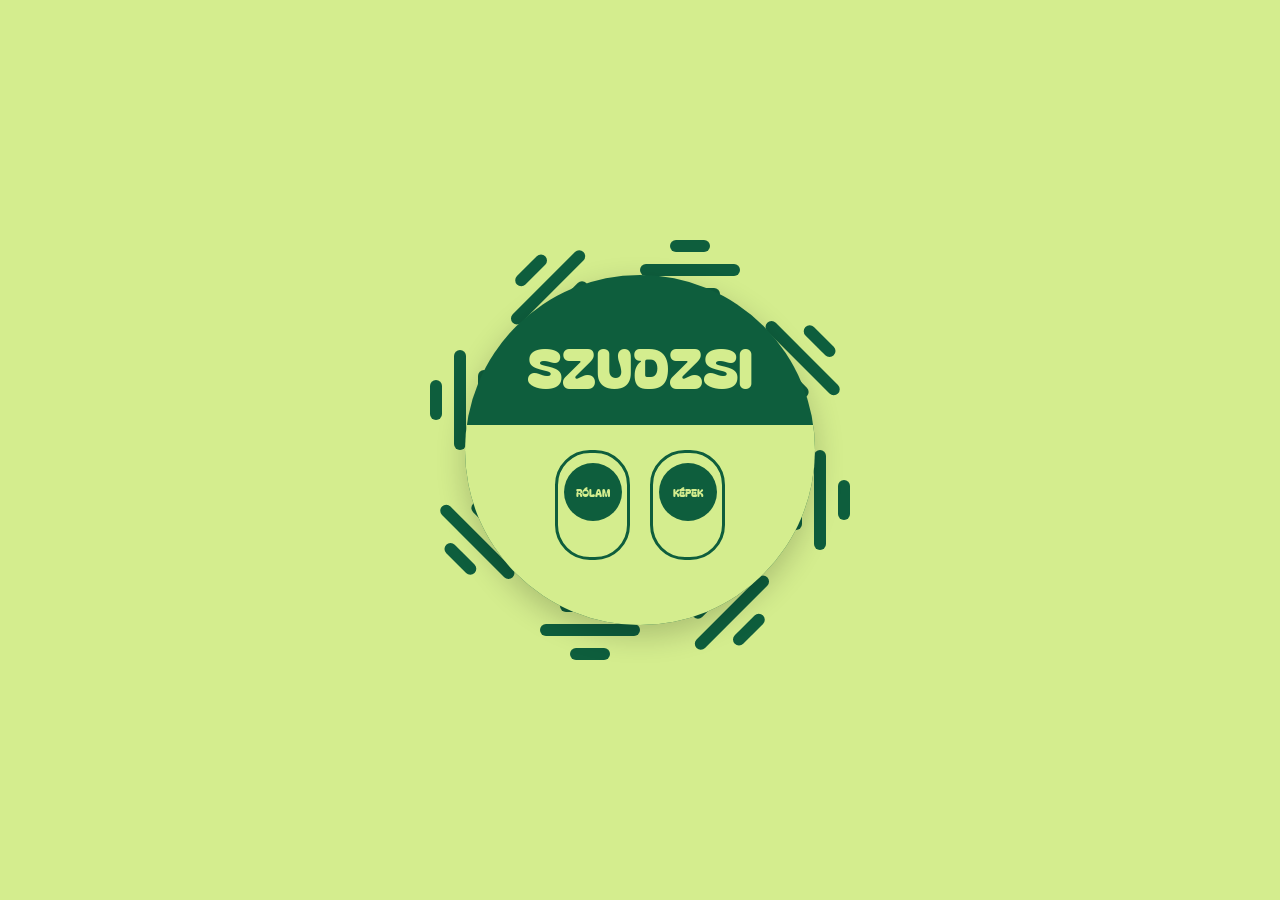
==== index.html @ c5f084ad "Update index.html" ====
<!DOCTYPE html>
<html lang="hu">
<head>
    <meta charset="UTF-8">
    <meta name="viewport" content="width=device-width, initial-scale=1.0">
    <title>SZUDZSI</title>
    <link href="https://fonts.googleapis.com/css2?family=Bagel+Fat+One&display=swap" rel="stylesheet">
    <link rel="stylesheet" href="style.css">
</head>
<body>

    <div class="transition-overlay" id="overlay"></div>

    <div class="sun-container">
        <div class="rays-container" id="rays"></div>

        <div class="main-circle">
            <div class="title">SZUDZSI</div>
            
            <div class="mouth-arc">
                <div class="tooth-container">
                    <button class="button" onclick="startTransition('rolam.html')">RÓLAM</button>
                </div>
                <div class="tooth-container">
                    <button class="button" onclick="startTransition('kepek.html')">KÉPEK</button>
                </div>
            </div>
        </div>
    </div>

    <script>
        // Sugarak generálása a körpályán
        const raysContainer = document.getElementById('rays');
        for (let i = 0; i < 8; i++) {
            const angle = i * 45;
            const group = document.createElement('div');
            group.className = 'ray-group';
            
            // Fix távolságra (210px) toljuk ki a sugarakat a köríven
            group.style.transform = `rotate(${angle}deg) translate(210px) rotate(90deg)`;
            
            for (let j = 1; j <= 4; j++) {
                const segment = document.createElement('div');
                segment.className = `ray-segment s${j}`;
                group.appendChild(segment);
            }
            raysContainer.appendChild(group);
        }

        // Spirális tekerés és oldalváltás
        function startTransition(url) {
            const rays = document.getElementById('rays');
            const overlay = document.getElementById('overlay');

            // Tekerés indítása
            rays.classList.add('spinning');

            // Kitöltés indítása egy kis késleltetéssel
            setTimeout(() => {
                overlay.classList.add('active');
            }, 400);

            // Tényleges ugrás az új oldalra
            setTimeout(() => {
                window.location.href = url;
            }, 1500);
        }
    </script>
</body>
</html>
---- style.css ----
/* ALAPBEÁLLÍTÁSOK */
:root {
    --color-bg: #D4ED8E;       /* Világoszöld háttér */
    --color-main: #0E5E3D;     /* Sötétzöld téma */
    --color-accent: #D4ED8E;   /* Szöveg és gombok színe sötét alapon */
}

body {
    background-color: var(--color-bg);
    margin: 0;
    padding: 0;
    font-family: 'Bagel Fat One', cursive;
    display: flex;
    justify-content: center;
    align-items: center;
    min-height: 100vh;
    overflow: hidden;
}

/* KÖZPONTI EGYSÉG */
.sun-container {
    position: relative;
    width: 600px;
    height: 600px;
    display: flex;
    justify-content: center;
    align-items: center;
}

/* A NAGY SÖTÉTZÖLD KÖR (ARC) */
.main-circle {
    position: relative;
    width: 350px;
    height: 350px;
    background-color: var(--color-main);
    border-radius: 50%;
    z-index: 10;
    display: flex;
    flex-direction: column;
    align-items: center;
    overflow: hidden; /* Ez biztosítja a félkör alakú szájat */
    box-shadow: 0 10px 30px rgba(0,0,0,0.2);
}

.title {
    font-size: 55px;
    color: var(--color-accent);
    margin-top: 50px;
    z-index: 15;
}

/* A VILÁGOSZÖLD SZÁJ (Félkör az arc alján) */
.mouth-arc {
    position: absolute;
    bottom: 0;
    width: 100%;
    height: 50%; /* Az arc alsó fele */
    background-color: var(--color-accent);
    display: flex;
    justify-content: center;
    align-items: flex-start;
    gap: 20px;
    padding-top: 25px;
}

/* FOGAK (A gombok kerete) */
.tooth-container {
    width: 75px;
    height: 110px;
    border: 3px solid var(--color-main);
    border-radius: 35px;
    display: flex;
    justify-content: center;
    padding-top: 10px;
    box-sizing: border-box;
    background-color: var(--color-accent);
}

.button {
    width: 58px;
    height: 58px;
    background-color: var(--color-main);
    color: var(--color-accent);
    border-radius: 50%;
    border: none;
    cursor: pointer;
    font-family: 'Bagel Fat One', cursive !important;
    font-size: 10px;
    transition: transform 0.2s;
}

.button:hover { transform: scale(1.1); }

/* SUGARAK */
.rays-container {
    position: absolute;
    width: 100%;
    height: 100%;
    z-index: 1;
    /* Gomb-szerű tekerés animáció beállítása */
    transition: transform 1.8s cubic-bezier(0.45, 0.05, 0.55, 0.95);
}

.ray-group {
    position: absolute;
    top: 50%;
    left: 50%;
    transform-origin: 0 0;
    display: flex;
    flex-direction: column;
    gap: 12px;
}

.ray-segment {
    background-color: var(--color-main);
    border-radius: 20px;
    height: 12px;
}

/* Sorminta méretek */
.s1 { width: 40px; margin-left: 30px; }
.s2 { width: 100px; }
.s3 { width: 60px; margin-left: 20px; }
.s4 { width: 30px; margin-left: 35px; }

/* ANIMÁCIÓS ÁLLAPOTOK */
.rays-container.spinning { 
    transform: rotate(360deg) scale(15); 
}

.transition-overlay {
    position: fixed;
    top: 50%;
    left: 50%;
    width: 0;
    height: 0;
    border-radius: 50%;
    transform: translate(-50%, -50%);
    z-index: 9999;
    background-color: var(--color-main);
    transition: width 1.2s ease-in, height 1.2s ease-in;
}

.transition-overlay.active { 
    width: 400vw; 
    height: 400vw; 
}

/* SÖTÉT OLDAL STÍLUS (Aloldalakhoz) */
body.dark-page {
    background-color: var(--color-main) !important;
}
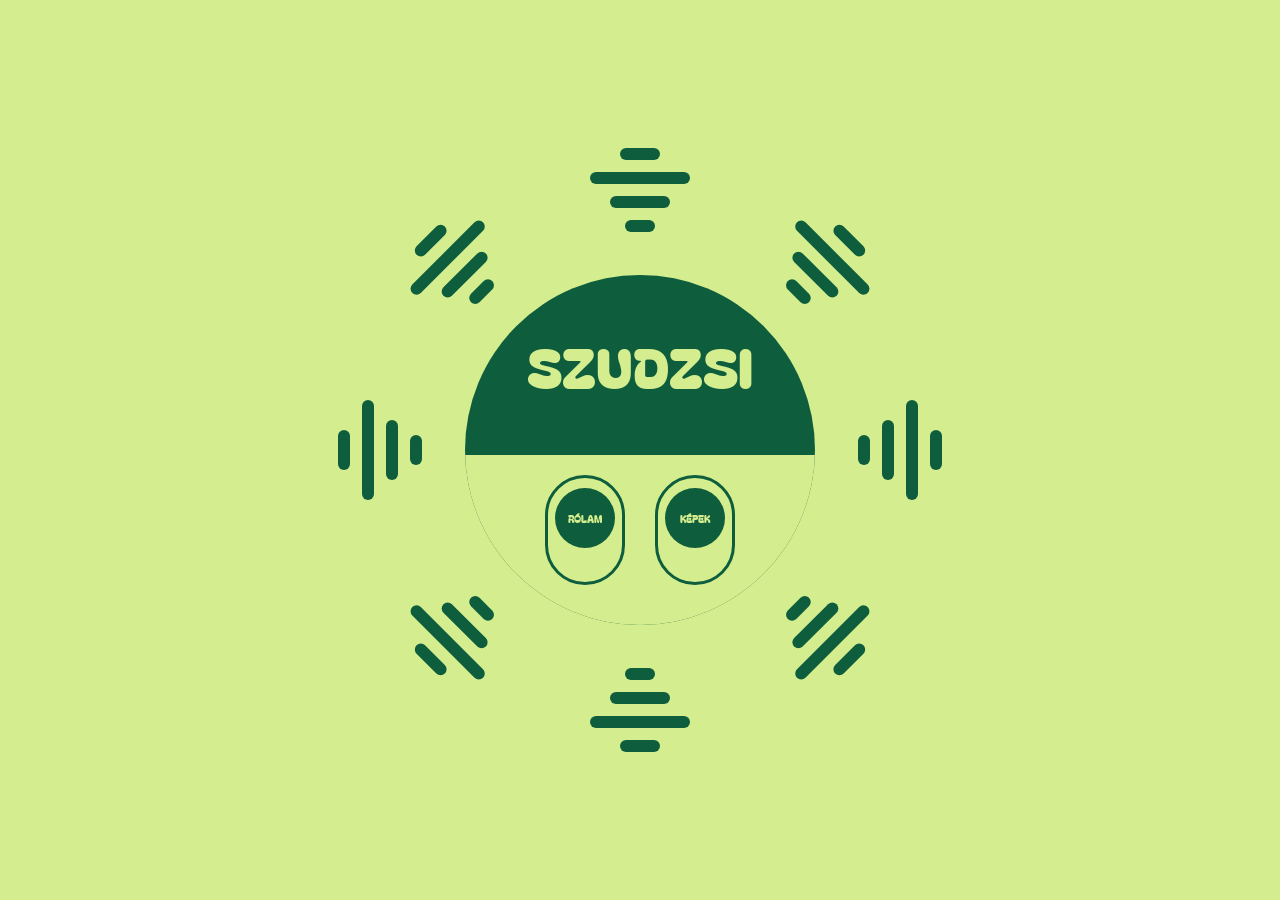
==== commit 0405eddd: "Update index.html" ====
--- a/index.html
+++ b/index.html
@@ -29,15 +29,13 @@
     </div>
 
     <script>
-        // Sugarak generálása a körpályán
         const raysContainer = document.getElementById('rays');
         for (let i = 0; i < 8; i++) {
             const angle = i * 45;
             const group = document.createElement('div');
             group.className = 'ray-group';
-            
-            // Fix távolságra (210px) toljuk ki a sugarakat a köríven
-            group.style.transform = `rotate(${angle}deg) translate(210px) rotate(90deg)`;
+            // A translate(260px) kitolja a sugarakat az arc szélén túlra
+            group.style.transform = `translate(-50%, -50%) rotate(${angle}deg) translate(260px) rotate(90deg)`;
             
             for (let j = 1; j <= 4; j++) {
                 const segment = document.createElement('div');
@@ -47,23 +45,12 @@
             raysContainer.appendChild(group);
         }
 
-        // Spirális tekerés és oldalváltás
         function startTransition(url) {
-            const rays = document.getElementById('rays');
-            const overlay = document.getElementById('overlay');
-
-            // Tekerés indítása
-            rays.classList.add('spinning');
-
-            // Kitöltés indítása egy kis késleltetéssel
+            document.getElementById('rays').classList.add('spinning');
             setTimeout(() => {
-                overlay.classList.add('active');
+                document.getElementById('overlay').classList.add('active');
             }, 400);
-
-            // Tényleges ugrás az új oldalra
-            setTimeout(() => {
-                window.location.href = url;
-            }, 1500);
+            setTimeout(() => { window.location.href = url; }, 1500);
         }
     </script>
 </body>
--- a/style.css
+++ b/style.css
@@ -1,14 +1,12 @@
-/* ALAPBEÁLLÍTÁSOK */
 :root {
-    --color-bg: #D4ED8E;       /* Világoszöld háttér */
-    --color-main: #0E5E3D;     /* Sötétzöld téma */
-    --color-accent: #D4ED8E;   /* Szöveg és gombok színe sötét alapon */
+    --color-bg: #D4ED8E;
+    --color-main: #0E5E3D;
+    --color-accent: #D4ED8E;
 }
 
 body {
     background-color: var(--color-bg);
     margin: 0;
-    padding: 0;
     font-family: 'Bagel Fat One', cursive;
     display: flex;
     justify-content: center;
@@ -17,7 +15,7 @@
     overflow: hidden;
 }
 
-/* KÖZPONTI EGYSÉG */
+/* A tároló, ami összefogja a sugarakat és az arcot */
 .sun-container {
     position: relative;
     width: 600px;
@@ -27,58 +25,57 @@
     align-items: center;
 }
 
-/* A NAGY SÖTÉTZÖLD KÖR (ARC) */
+/* NAGY SÖTÉT KÖR */
 .main-circle {
     position: relative;
     width: 350px;
     height: 350px;
     background-color: var(--color-main);
     border-radius: 50%;
-    z-index: 10;
+    z-index: 10; /* Ez legyen a sugarak felett */
     display: flex;
     flex-direction: column;
     align-items: center;
-    overflow: hidden; /* Ez biztosítja a félkör alakú szájat */
-    box-shadow: 0 10px 30px rgba(0,0,0,0.2);
+    overflow: hidden; /* Ez vágja le a szájat */
 }
 
 .title {
     font-size: 55px;
     color: var(--color-accent);
     margin-top: 50px;
-    z-index: 15;
+    pointer-events: none;
 }
 
-/* A VILÁGOSZÖLD SZÁJ (Félkör az arc alján) */
+/* SZÁJ (Félkör az arc alján) */
 .mouth-arc {
     position: absolute;
     bottom: 0;
     width: 100%;
-    height: 50%; /* Az arc alsó fele */
+    height: 150px; /* Fix magasság a szájnak */
     background-color: var(--color-accent);
     display: flex;
-    justify-content: center;
+    justify-content: center; /* Egymás mellé teszi a fogakat */
     align-items: flex-start;
-    gap: 20px;
-    padding-top: 25px;
+    gap: 30px; /* Távolság a két fog között */
+    padding-top: 20px;
 }
 
-/* FOGAK (A gombok kerete) */
+/* FOGAK (Gomb keretek) */
 .tooth-container {
-    width: 75px;
+    width: 80px;
     height: 110px;
-    border: 3px solid var(--color-main);
-    border-radius: 35px;
+    border: 3.5px solid var(--color-main);
+    border-radius: 40px;
+    background-color: var(--color-accent);
     display: flex;
     justify-content: center;
     padding-top: 10px;
     box-sizing: border-box;
-    background-color: var(--color-accent);
 }
 
 .button {
-    width: 58px;
-    height: 58px;
+    width: 60px;
+    height: 60px;
     background-color: var(--color-main);
     color: var(--color-accent);
     border-radius: 50%;
@@ -86,26 +83,24 @@
     cursor: pointer;
     font-family: 'Bagel Fat One', cursive !important;
     font-size: 10px;
-    transition: transform 0.2s;
 }
 
-.button:hover { transform: scale(1.1); }
-
-/* SUGARAK */
+/* SUGARAK STÍLUSA */
 .rays-container {
     position: absolute;
+    top: 0;
+    left: 0;
     width: 100%;
     height: 100%;
-    z-index: 1;
-    /* Gomb-szerű tekerés animáció beállítása */
-    transition: transform 1.8s cubic-bezier(0.45, 0.05, 0.55, 0.95);
+    z-index: 1; /* A nagy kör mögé */
+    transition: transform 1.8s cubic-bezier(0.4, 0, 0.2, 1);
 }
 
 .ray-group {
     position: absolute;
     top: 50%;
     left: 50%;
-    transform-origin: 0 0;
+    transform-origin: center center;
     display: flex;
     flex-direction: column;
     gap: 12px;
@@ -117,13 +112,13 @@
     height: 12px;
 }
 
-/* Sorminta méretek */
+/* Egyedi sorminta méretek */
 .s1 { width: 40px; margin-left: 30px; }
 .s2 { width: 100px; }
 .s3 { width: 60px; margin-left: 20px; }
 .s4 { width: 30px; margin-left: 35px; }
 
-/* ANIMÁCIÓS ÁLLAPOTOK */
+/* ANIMÁCIÓ */
 .rays-container.spinning { 
     transform: rotate(360deg) scale(15); 
 }
@@ -140,13 +135,4 @@
     background-color: var(--color-main);
     transition: width 1.2s ease-in, height 1.2s ease-in;
 }
-
-.transition-overlay.active { 
-    width: 400vw; 
-    height: 400vw; 
-}
-
-/* SÖTÉT OLDAL STÍLUS (Aloldalakhoz) */
-body.dark-page {
-    background-color: var(--color-main) !important;
-}
+.transition-overlay.active { width: 400vw; height: 400vw; }
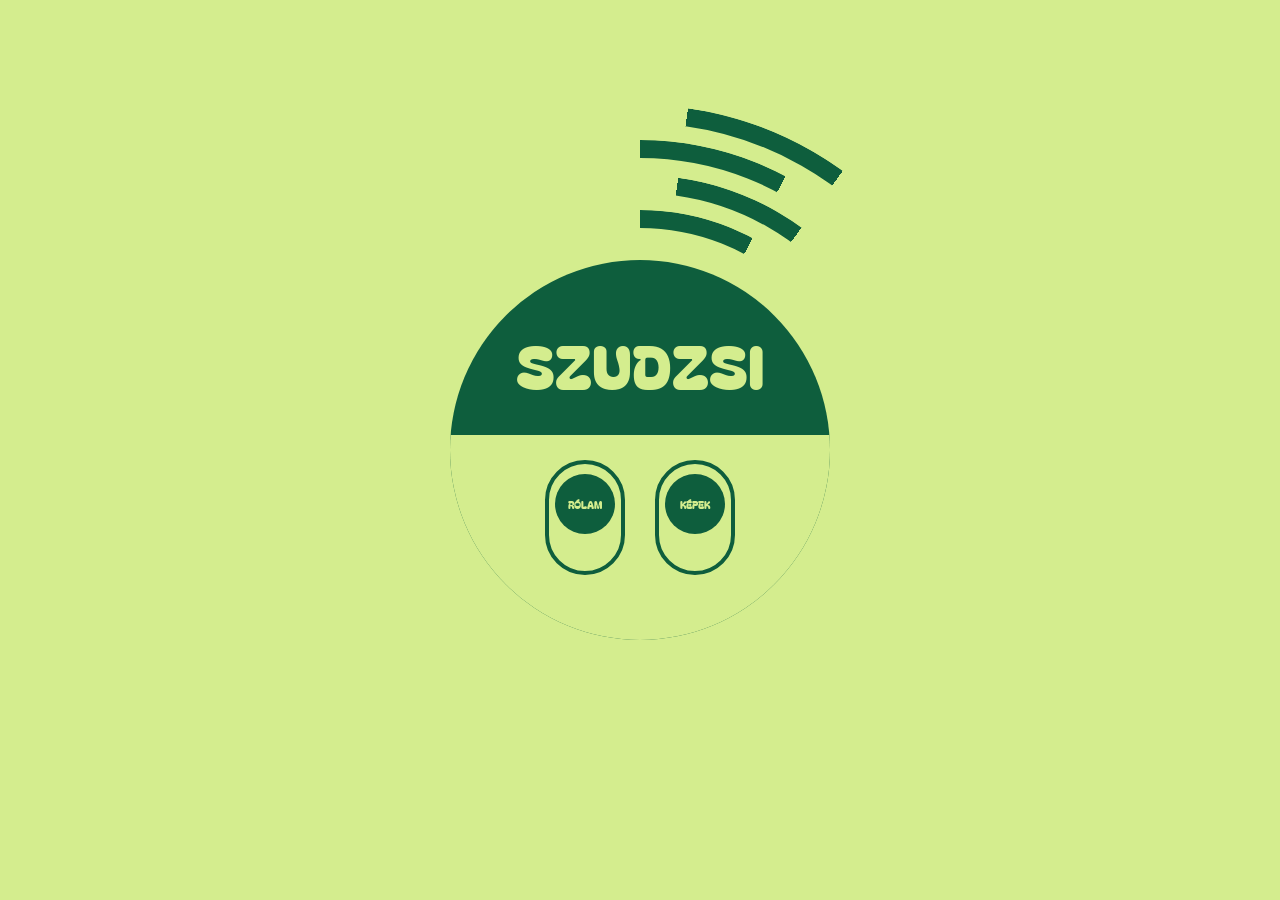
==== commit 51df0eba: "Update index.html" ====
--- a/index.html
+++ b/index.html
@@ -9,49 +9,27 @@
 </head>
 <body>
 
-    <div class="transition-overlay" id="overlay"></div>
-
     <div class="sun-container">
-        <div class="rays-container" id="rays"></div>
+        <div class="rays-layer">
+            <div class="ring ring-1"></div>
+            <div class="ring ring-2"></div>
+            <div class="ring ring-3"></div>
+            <div class="ring ring-4"></div>
+        </div>
 
         <div class="main-circle">
             <div class="title">SZUDZSI</div>
             
             <div class="mouth-arc">
                 <div class="tooth-container">
-                    <button class="button" onclick="startTransition('rolam.html')">RÓLAM</button>
+                    <button class="button" onclick="location.href='rolam.html'">RÓLAM</button>
                 </div>
                 <div class="tooth-container">
-                    <button class="button" onclick="startTransition('kepek.html')">KÉPEK</button>
+                    <button class="button" onclick="location.href='kepek.html'">KÉPEK</button>
                 </div>
             </div>
         </div>
     </div>
 
-    <script>
-        const raysContainer = document.getElementById('rays');
-        for (let i = 0; i < 8; i++) {
-            const angle = i * 45;
-            const group = document.createElement('div');
-            group.className = 'ray-group';
-            // A translate(260px) kitolja a sugarakat az arc szélén túlra
-            group.style.transform = `translate(-50%, -50%) rotate(${angle}deg) translate(260px) rotate(90deg)`;
-            
-            for (let j = 1; j <= 4; j++) {
-                const segment = document.createElement('div');
-                segment.className = `ray-segment s${j}`;
-                group.appendChild(segment);
-            }
-            raysContainer.appendChild(group);
-        }
-
-        function startTransition(url) {
-            document.getElementById('rays').classList.add('spinning');
-            setTimeout(() => {
-                document.getElementById('overlay').classList.add('active');
-            }, 400);
-            setTimeout(() => { window.location.href = url; }, 1500);
-        }
-    </script>
 </body>
 </html>
--- a/style.css
+++ b/style.css
@@ -12,59 +12,54 @@
     justify-content: center;
     align-items: center;
     min-height: 100vh;
-    overflow: hidden;
 }
 
-/* A tároló, ami összefogja a sugarakat és az arcot */
 .sun-container {
     position: relative;
-    width: 600px;
-    height: 600px;
+    width: 700px;
+    height: 700px;
     display: flex;
     justify-content: center;
     align-items: center;
 }
 
-/* NAGY SÖTÉT KÖR */
+/* ARC ÉS SZÁJ */
 .main-circle {
     position: relative;
-    width: 350px;
-    height: 350px;
+    width: 380px;
+    height: 380px;
     background-color: var(--color-main);
     border-radius: 50%;
-    z-index: 10; /* Ez legyen a sugarak felett */
+    z-index: 10;
     display: flex;
     flex-direction: column;
     align-items: center;
-    overflow: hidden; /* Ez vágja le a szájat */
+    overflow: hidden; /* Ez vágja le a szájat félkörre */
 }
 
 .title {
-    font-size: 55px;
+    font-size: 60px;
     color: var(--color-accent);
-    margin-top: 50px;
-    pointer-events: none;
+    margin-top: 60px;
 }
 
-/* SZÁJ (Félkör az arc alján) */
 .mouth-arc {
     position: absolute;
     bottom: 0;
     width: 100%;
-    height: 150px; /* Fix magasság a szájnak */
+    height: 180px;
     background-color: var(--color-accent);
     display: flex;
-    justify-content: center; /* Egymás mellé teszi a fogakat */
-    align-items: flex-start;
-    gap: 30px; /* Távolság a két fog között */
-    padding-top: 20px;
+    justify-content: center;
+    gap: 30px;
+    padding-top: 25px;
 }
 
-/* FOGAK (Gomb keretek) */
+/* GOMBOK (FOGAK) STÍLUSA */
 .tooth-container {
     width: 80px;
-    height: 110px;
-    border: 3.5px solid var(--color-main);
+    height: 115px;
+    border: 4px solid var(--color-main);
     border-radius: 40px;
     background-color: var(--color-accent);
     display: flex;
@@ -83,56 +78,66 @@
     cursor: pointer;
     font-family: 'Bagel Fat One', cursive !important;
     font-size: 10px;
+    transition: transform 0.2s; /* Csak a gomboknál maradt meg a kis nagyítás */
 }
 
-/* SUGARAK STÍLUSA */
-.rays-container {
+.button:hover {
+    transform: scale(1.1);
+}
+
+/* SUGARAK - Koncentrikus, íves sávok */
+.rays-layer {
     position: absolute;
-    top: 0;
-    left: 0;
     width: 100%;
     height: 100%;
-    z-index: 1; /* A nagy kör mögé */
-    transition: transform 1.8s cubic-bezier(0.4, 0, 0.2, 1);
+    z-index: 1;
 }
 
-.ray-group {
+.ring {
     position: absolute;
     top: 50%;
     left: 50%;
-    transform-origin: center center;
-    display: flex;
-    flex-direction: column;
-    gap: 12px;
+    transform: translate(-50%, -50%);
+    border-radius: 50%;
+    border: 18px solid var(--color-main); /* Vastag vonalak */
+    background: transparent;
+    box-sizing: border-box;
 }
 
-.ray-segment {
-    background-color: var(--color-main);
-    border-radius: 20px;
-    height: 12px;
+/* Maszkolás a szaggatott, íves hatáshoz */
+.ring {
+    -webkit-mask-image: conic-gradient(
+        from 0deg,
+        black 0%, black 28deg, 
+        transparent 28deg, transparent 45deg
+    );
+    mask-image: conic-gradient(
+        from 0deg,
+        black 0%, black 28deg, 
+        transparent 28deg, transparent 45deg
+    );
+    -webkit-mask-size: 100% 100%;
+    mask-size: 100% 100%;
 }
 
-/* Egyedi sorminta méretek */
-.s1 { width: 40px; margin-left: 30px; }
-.s2 { width: 100px; }
-.s3 { width: 60px; margin-left: 20px; }
-.s4 { width: 30px; margin-left: 35px; }
+/* A 4 GYŰRŰ MÉRETE ÉS ELTOLÁSA */
+.ring-1 { width: 480px; height: 480px; }
+.ring-2 { width: 550px; height: 550px; transform: translate(-50%, -50%) rotate(8deg); }
+.ring-3 { width: 620px; height: 620px; }
 
-/* ANIMÁCIÓ */
-.rays-container.spinning { 
-    transform: rotate(360deg) scale(15); 
+/* A 4. SOR: Csak minden második csoportnál (90 fokonként) */
+.ring-4 {
+    width: 690px;
+    height: 690px;
+    transform: translate(-50%, -50%) rotate(8deg);
+    -webkit-mask-image: conic-gradient(
+        from 0deg,
+        black 0%, black 28deg, 
+        transparent 28deg, transparent 90deg
+    );
+    mask-image: conic-gradient(
+        from 0deg,
+        black 0%, black 28deg, 
+        transparent 28deg, transparent 90deg
+    );
 }
-
-.transition-overlay {
-    position: fixed;
-    top: 50%;
-    left: 50%;
-    width: 0;
-    height: 0;
-    border-radius: 50%;
-    transform: translate(-50%, -50%);
-    z-index: 9999;
-    background-color: var(--color-main);
-    transition: width 1.2s ease-in, height 1.2s ease-in;
-}
-.transition-overlay.active { width: 400vw; height: 400vw; }
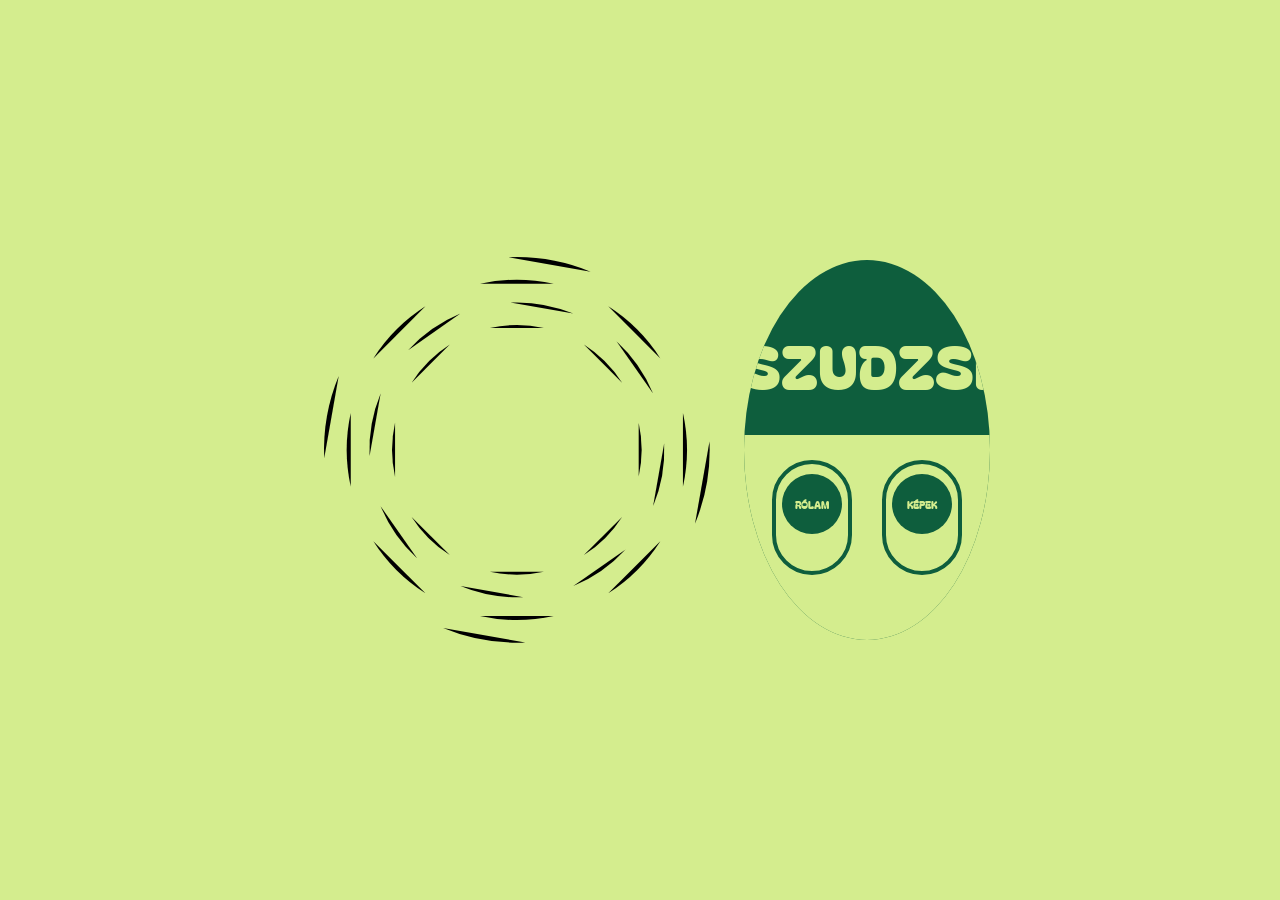
==== commit f092da93: "Update index.html" ====
--- a/index.html
+++ b/index.html
@@ -2,7 +2,6 @@
 <html lang="hu">
 <head>
     <meta charset="UTF-8">
-    <meta name="viewport" content="width=device-width, initial-scale=1.0">
     <title>SZUDZSI</title>
     <link href="https://fonts.googleapis.com/css2?family=Bagel+Fat+One&display=swap" rel="stylesheet">
     <link rel="stylesheet" href="style.css">
@@ -10,16 +9,10 @@
 <body>
 
     <div class="sun-container">
-        <div class="rays-layer">
-            <div class="ring ring-1"></div>
-            <div class="ring ring-2"></div>
-            <div class="ring ring-3"></div>
-            <div class="ring ring-4"></div>
-        </div>
+        <svg class="rays-svg" id="raysSvg" viewBox="0 0 800 800"></svg>
 
         <div class="main-circle">
             <div class="title">SZUDZSI</div>
-            
             <div class="mouth-arc">
                 <div class="tooth-container">
                     <button class="button" onclick="location.href='rolam.html'">RÓLAM</button>
@@ -31,5 +24,44 @@
         </div>
     </div>
 
+    <script>
+        const svg = document.getElementById('raysSvg');
+        const centerX = 400;
+        const centerY = 400;
+        const rayCount = 8;
+        
+        // A sugarak távolsága (sugarai) a középponttól
+        const radiuses = [220, 260, 300, 340]; 
+
+        for (let i = 0; i < rayCount; i++) {
+            const baseAngle = i * 45;
+            const linesInGroup = (i % 2 === 0) ? 4 : 3;
+
+            for (let j = 0; j < linesInGroup; j++) {
+                const r = radiuses[j];
+                const path = document.createElementNS("http://www.w3.org/2000/svg", "path");
+                
+                // Szög-tartomány a görbének (mekkora legyen egy sugár)
+                const arcLength = 25; 
+                // Kis eltolás a "tégla" hatáshoz
+                const offset = (j % 2 === 0) ? 0 : 10;
+                
+                const startAngle = (baseAngle - arcLength / 2 + offset) * (Math.PI / 180);
+                const endAngle = (baseAngle + arcLength / 2 + offset) * (Math.PI / 180);
+
+                const x1 = centerX + r * Math.cos(startAngle);
+                const y1 = centerY + r * Math.sin(startAngle);
+                const x2 = centerX + r * Math.cos(endAngle);
+                const y2 = centerY + r * Math.sin(endAngle);
+
+                // SVG Arc parancs: rajzol egy ívet két pont között
+                const d = `M ${x1} ${y1} A ${r} ${r} 0 0 1 ${x2} ${y2}`;
+                
+                path.setAttribute("d", d);
+                path.setAttribute("class", "ray-path");
+                svg.appendChild(path);
+            }
+        }
+    </script>
 </body>
 </html>
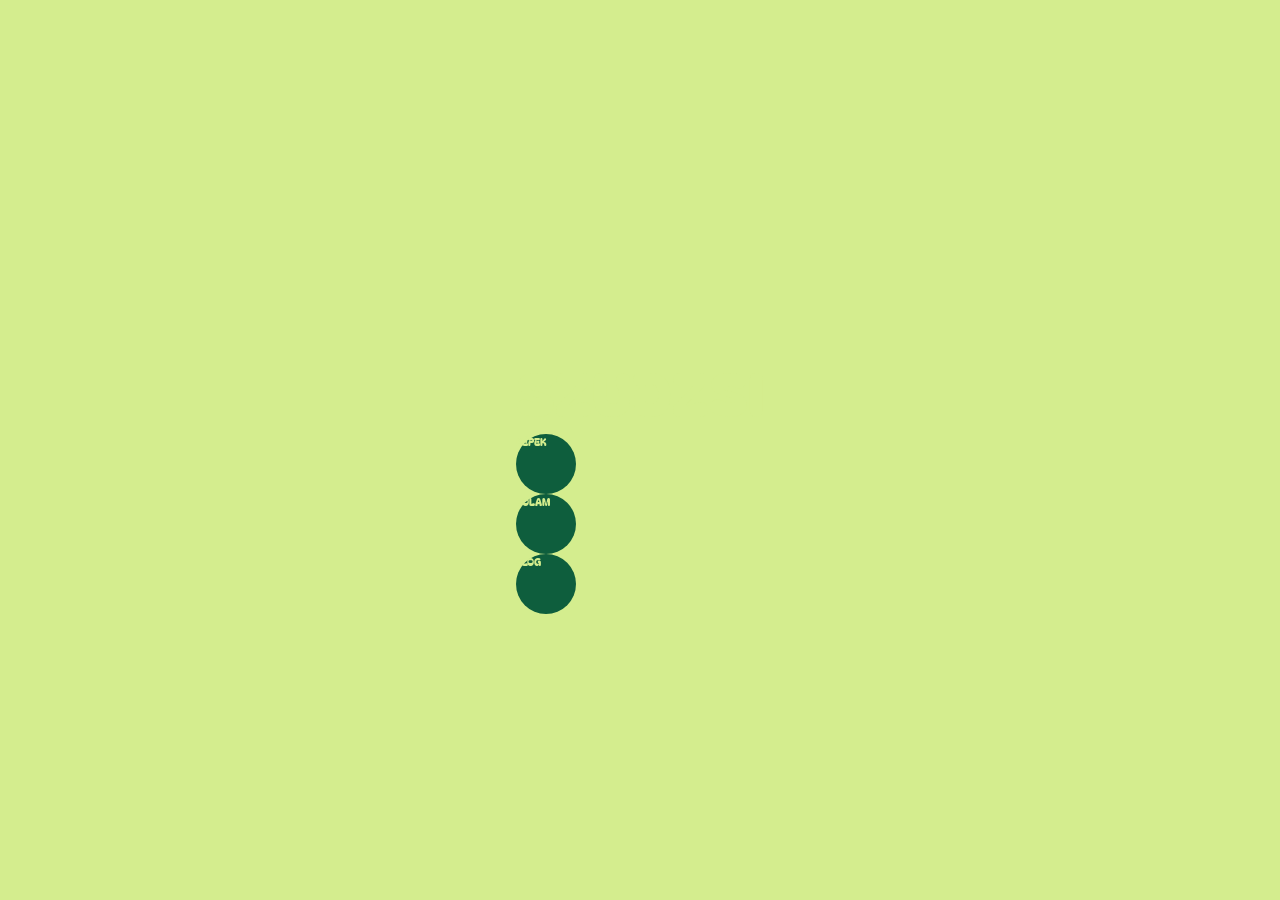
==== commit 3cab3db3: "Update index.html" ====
--- a/index.html
+++ b/index.html
@@ -2,66 +2,47 @@
 <html lang="hu">
 <head>
     <meta charset="UTF-8">
+    <meta name="viewport" content="width=device-width, initial-scale=1.0">
     <title>SZUDZSI</title>
+    
     <link href="https://fonts.googleapis.com/css2?family=Bagel+Fat+One&display=swap" rel="stylesheet">
+    
     <link rel="stylesheet" href="style.css">
 </head>
 <body>
 
-    <div class="sun-container">
-        <svg class="rays-svg" id="raysSvg" viewBox="0 0 800 800"></svg>
+    <div class="transition-overlay overlay-to-dark" id="overlay"></div>
 
-        <div class="main-circle">
-            <div class="title">SZUDZSI</div>
-            <div class="mouth-arc">
-                <div class="tooth-container">
-                    <button class="button" onclick="location.href='rolam.html'">RÓLAM</button>
-                </div>
-                <div class="tooth-container">
-                    <button class="button" onclick="location.href='kepek.html'">KÉPEK</button>
-                </div>
+    <div class="outer-circle">
+        
+        <div class="title">SZUDZSI</div>
+        
+        <div class="header-arc">
+            
+            <div class="button-container">
+                <div class="button" onclick="pageTransition('kepek.html')">KÉPEK</div>
             </div>
+
+            <div class="button-container">
+                <div class="button" onclick="pageTransition('rolam.html')">RÓLAM</div>
+            </div>
+
+            <div class="button-container">
+                <div class="button" onclick="pageTransition('blog.html')">BLOG</div>
+            </div>
+            
         </div>
     </div>
 
     <script>
-        const svg = document.getElementById('raysSvg');
-        const centerX = 400;
-        const centerY = 400;
-        const rayCount = 8;
-        
-        // A sugarak távolsága (sugarai) a középponttól
-        const radiuses = [220, 260, 300, 340]; 
-
-        for (let i = 0; i < rayCount; i++) {
-            const baseAngle = i * 45;
-            const linesInGroup = (i % 2 === 0) ? 4 : 3;
-
-            for (let j = 0; j < linesInGroup; j++) {
-                const r = radiuses[j];
-                const path = document.createElementNS("http://www.w3.org/2000/svg", "path");
-                
-                // Szög-tartomány a görbének (mekkora legyen egy sugár)
-                const arcLength = 25; 
-                // Kis eltolás a "tégla" hatáshoz
-                const offset = (j % 2 === 0) ? 0 : 10;
-                
-                const startAngle = (baseAngle - arcLength / 2 + offset) * (Math.PI / 180);
-                const endAngle = (baseAngle + arcLength / 2 + offset) * (Math.PI / 180);
-
-                const x1 = centerX + r * Math.cos(startAngle);
-                const y1 = centerY + r * Math.sin(startAngle);
-                const x2 = centerX + r * Math.cos(endAngle);
-                const y2 = centerY + r * Math.sin(endAngle);
-
-                // SVG Arc parancs: rajzol egy ívet két pont között
-                const d = `M ${x1} ${y1} A ${r} ${r} 0 0 1 ${x2} ${y2}`;
-                
-                path.setAttribute("d", d);
-                path.setAttribute("class", "ray-path");
-                svg.appendChild(path);
-            }
+        function pageTransition(url) {
+            const overlay = document.getElementById('overlay');
+            overlay.classList.add('active');
+            setTimeout(() => {
+                window.location.href = url;
+            }, 800);
         }
     </script>
+
 </body>
 </html>
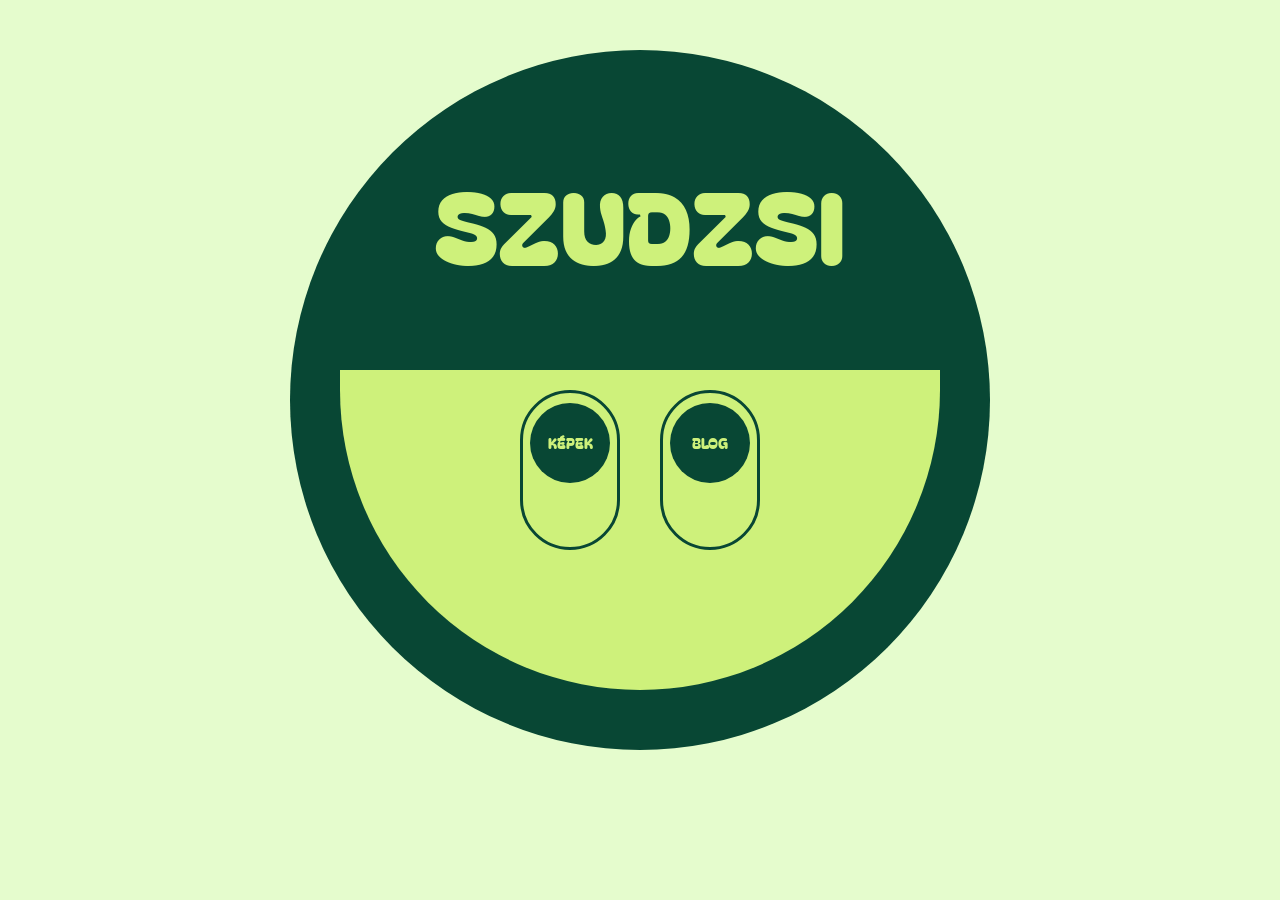
==== commit 180a7689: "Update index.html" ====
--- a/index.html
+++ b/index.html
@@ -23,10 +23,7 @@
                 <div class="button" onclick="pageTransition('kepek.html')">KÉPEK</div>
             </div>
 
-            <div class="button-container">
-                <div class="button" onclick="pageTransition('rolam.html')">RÓLAM</div>
-            </div>
-
+            
             <div class="button-container">
                 <div class="button" onclick="pageTransition('blog.html')">BLOG</div>
             </div>
--- a/style.css
+++ b/style.css
@@ -1,143 +1,134 @@
-:root {
-    --color-bg: #D4ED8E;
-    --color-main: #0E5E3D;
-    --color-accent: #D4ED8E;
-}
-
+/* 1. ALAPOK */
 body {
-    background-color: var(--color-bg);
+    background-color: #E5FCCD;
     margin: 0;
+    padding: 0;
     font-family: 'Bagel Fat One', cursive;
     display: flex;
-    justify-content: center;
+    flex-direction: column;
     align-items: center;
     min-height: 100vh;
 }
 
-.sun-container {
+/* SÖTÉT OLDAL JAVÍTÁSA - Kényszerített sötét háttér */
+body.dark-page {
+    background-color: #084734 !important;
+}
+
+button, .button, .back-circle {
+    font-family: 'Bagel Fat One', cursive !important;
+}
+
+/* 2. ANIMÁCIÓS RÉTEG */
+.transition-overlay {
+    position: fixed;
+    top: 50%;
+    left: 50%;
+    width: 0;
+    height: 0;
+    border-radius: 50%;
+    transform: translate(-50%, -50%);
+    z-index: 9999;
+    pointer-events: none;
+    transition: width 0.8s cubic-bezier(0.4, 0, 0.2, 1), height 0.8s cubic-bezier(0.4, 0, 0.2, 1);
+}
+.overlay-to-dark { background-color: #084734; }
+.overlay-to-light { background-color: #CEF17B; }
+.transition-overlay.active { width: 300vw; height: 300vw; }
+
+/* 3. FŐOLDALI NAGY SÖTÉTZÖLD KÖR */
+.outer-circle {
     position: relative;
     width: 700px;
     height: 700px;
+    background-color: #084734;
+    border-radius: 50%;
+    margin-top: 50px;
     display: flex;
-    justify-content: center;
+    flex-direction: column;
     align-items: center;
 }
 
-/* ARC ÉS SZÁJ */
-.main-circle {
-    position: relative;
-    width: 380px;
-    height: 380px;
-    background-color: var(--color-main);
-    border-radius: 50%;
-    z-index: 10;
+.title {
+    font-size: 100px;
+    color: #CEF17B;
+    margin-top: 100px;
+    z-index: 5;
+}
+
+/* 4. VILÁGOSZÖLD MENÜ FÉLKÖR */
+.header-arc {
+    position: absolute;
+    top: 320px; 
+    width: 600px;
+    height: 300px;
+    background-color: #CEF17B;
+    border-radius: 0 0 300px 300px;
+    /* Gombok vízszintes elrendezése */
+    display: flex;
+    justify-content: center;
+    gap: 40px; /* Távolság a gombok között */
+    padding-top: 20px; /* 20px távolság a tetejétől */
+}
+
+/* 5. GOMBOK KÖRÜLI KERETEK - Felülről lógó téglalapok */
+.button-container {
+    width: 100px;
+    height: 160px; /* Hosszúság lefelé */
+    border: 3px solid #084734;
+    border-radius: 50px;
     display: flex;
     flex-direction: column;
     align-items: center;
-    overflow: hidden; /* Ez vágja le a szájat félkörre */
+    padding-top: 10px;
+    box-sizing: border-box;
+    background-color: transparent;
 }
 
-.title {
-    font-size: 60px;
-    color: var(--color-accent);
-    margin-top: 60px;
-}
-
-.mouth-arc {
-    position: absolute;
-    bottom: 0;
-    width: 100%;
-    height: 180px;
-    background-color: var(--color-accent);
+/* 6. GOMBOK STÍLUSA */
+.button {
+    width: 80px;
+    height: 80px;
+    background-color: #084734;
+    color: #CEF17B;
+    border-radius: 50%;
     display: flex;
+    align-items: center;
     justify-content: center;
-    gap: 30px;
-    padding-top: 25px;
-}
-
-/* GOMBOK (FOGAK) STÍLUSA */
-.tooth-container {
-    width: 80px;
-    height: 115px;
-    border: 4px solid var(--color-main);
-    border-radius: 40px;
-    background-color: var(--color-accent);
-    display: flex;
-    justify-content: center;
-    padding-top: 10px;
-    box-sizing: border-box;
-}
-
-.button {
-    width: 60px;
-    height: 60px;
-    background-color: var(--color-main);
-    color: var(--color-accent);
-    border-radius: 50%;
+    cursor: pointer;
     border: none;
-    cursor: pointer;
-    font-family: 'Bagel Fat One', cursive !important;
-    font-size: 10px;
-    transition: transform 0.2s; /* Csak a gomboknál maradt meg a kis nagyítás */
+    transition: transform 0.3s ease;
+    font-size: 14px;
 }
 
 .button:hover {
     transform: scale(1.1);
 }
 
-/* SUGARAK - Koncentrikus, íves sávok */
-.rays-layer {
-    position: absolute;
-    width: 100%;
-    height: 100%;
-    z-index: 1;
+/* 7. ALOLDALAK SZÖVEGEI */
+.dark-page h1, .dark-page p {
+    color: #CEF17B;
+    text-align: center;
+    margin-top: 50px;
 }
 
-.ring {
-    position: absolute;
-    top: 50%;
-    left: 50%;
-    transform: translate(-50%, -50%);
+/* 8. VISSZA GOMB */
+.back-btn-container {
+    display: flex;
+    justify-content: center;
+    margin-top: 50px;
+}
+.back-circle {
+    width: 120px;
+    height: 120px;
+    background-color: #CEF17B;
+    color: #084734;
     border-radius: 50%;
-    border: 18px solid var(--color-main); /* Vastag vonalak */
-    background: transparent;
-    box-sizing: border-box;
+    display: flex;
+    align-items: center;
+    justify-content: center;
+    cursor: pointer;
+    transition: transform 0.3s;
+    font-size: 20px;
+    border: none;
 }
-
-/* Maszkolás a szaggatott, íves hatáshoz */
-.ring {
-    -webkit-mask-image: conic-gradient(
-        from 0deg,
-        black 0%, black 28deg, 
-        transparent 28deg, transparent 45deg
-    );
-    mask-image: conic-gradient(
-        from 0deg,
-        black 0%, black 28deg, 
-        transparent 28deg, transparent 45deg
-    );
-    -webkit-mask-size: 100% 100%;
-    mask-size: 100% 100%;
-}
-
-/* A 4 GYŰRŰ MÉRETE ÉS ELTOLÁSA */
-.ring-1 { width: 480px; height: 480px; }
-.ring-2 { width: 550px; height: 550px; transform: translate(-50%, -50%) rotate(8deg); }
-.ring-3 { width: 620px; height: 620px; }
-
-/* A 4. SOR: Csak minden második csoportnál (90 fokonként) */
-.ring-4 {
-    width: 690px;
-    height: 690px;
-    transform: translate(-50%, -50%) rotate(8deg);
-    -webkit-mask-image: conic-gradient(
-        from 0deg,
-        black 0%, black 28deg, 
-        transparent 28deg, transparent 90deg
-    );
-    mask-image: conic-gradient(
-        from 0deg,
-        black 0%, black 28deg, 
-        transparent 28deg, transparent 90deg
-    );
-}
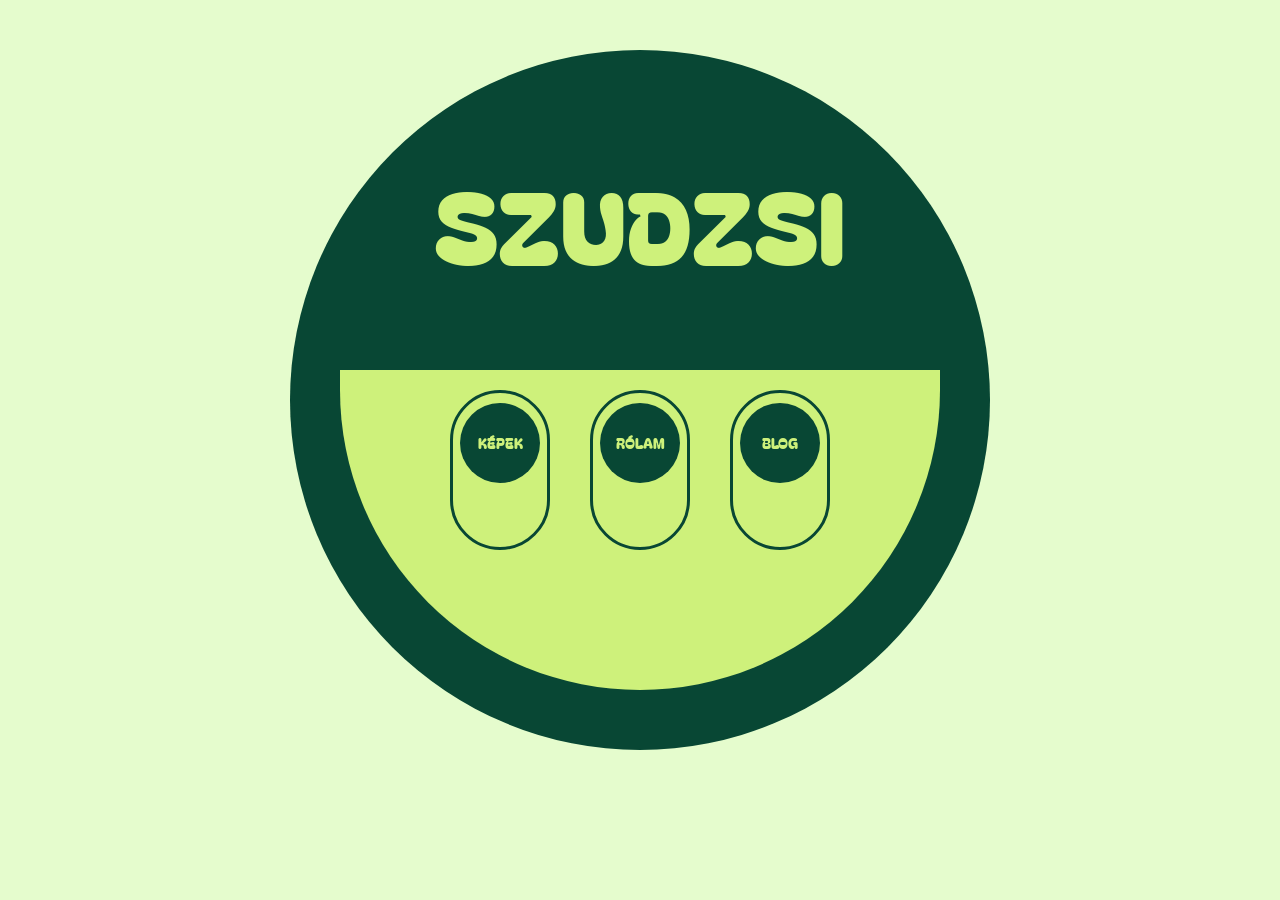
==== commit fa67eae1: "Update index.html" ====
--- a/index.html
+++ b/index.html
@@ -23,7 +23,10 @@
                 <div class="button" onclick="pageTransition('kepek.html')">KÉPEK</div>
             </div>
 
-            
+            <div class="button-container">
+                <div class="button" onclick="pageTransition('rolam.html')">RÓLAM</div>
+            </div>
+
             <div class="button-container">
                 <div class="button" onclick="pageTransition('blog.html')">BLOG</div>
             </div>
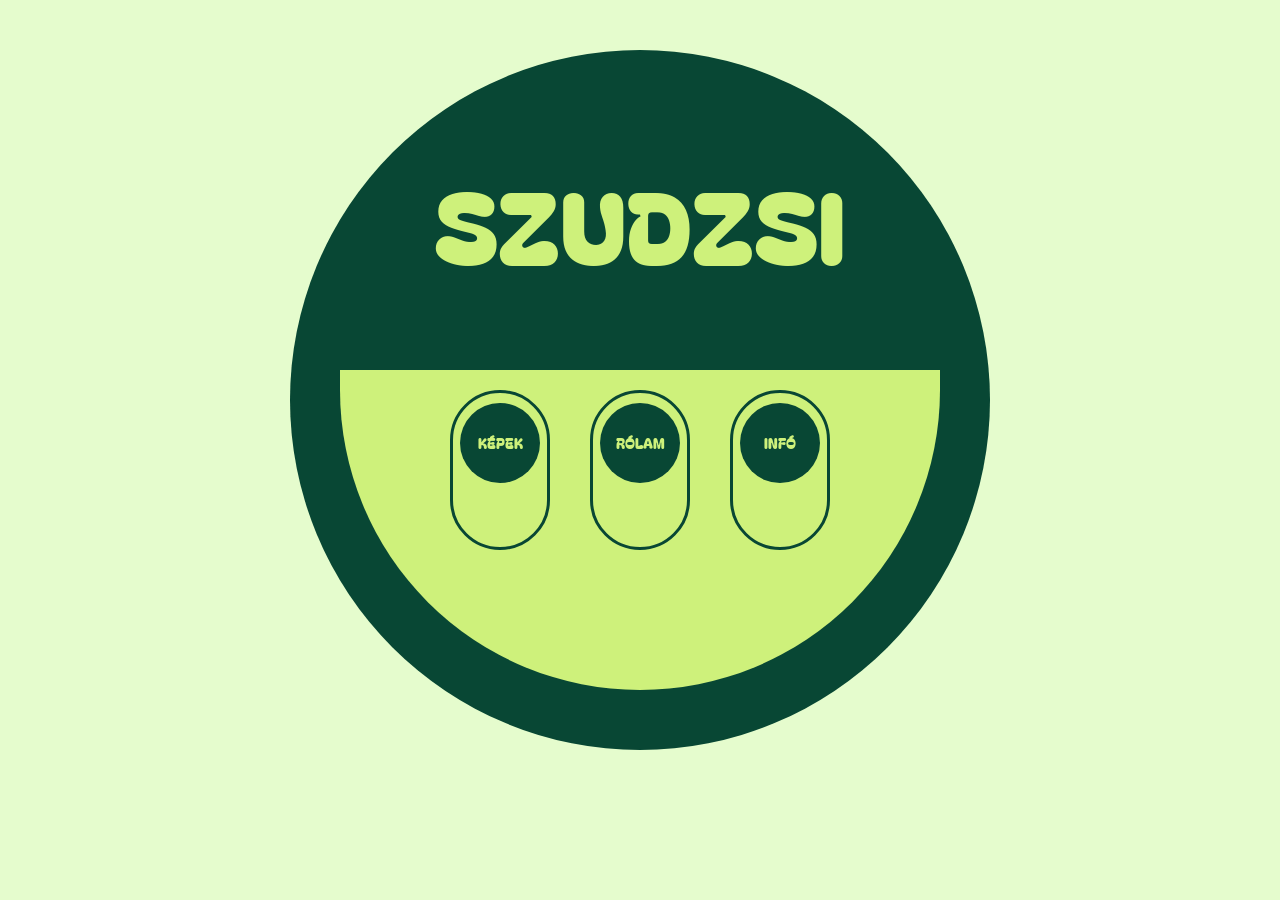
==== commit 3f19bf94: "Update index.html" ====
--- a/index.html
+++ b/index.html
@@ -28,7 +28,7 @@
             </div>
 
             <div class="button-container">
-                <div class="button" onclick="pageTransition('blog.html')">BLOG</div>
+                <div class="button" onclick="pageTransition('info.html')">INFÓ</div>
             </div>
             
         </div>
